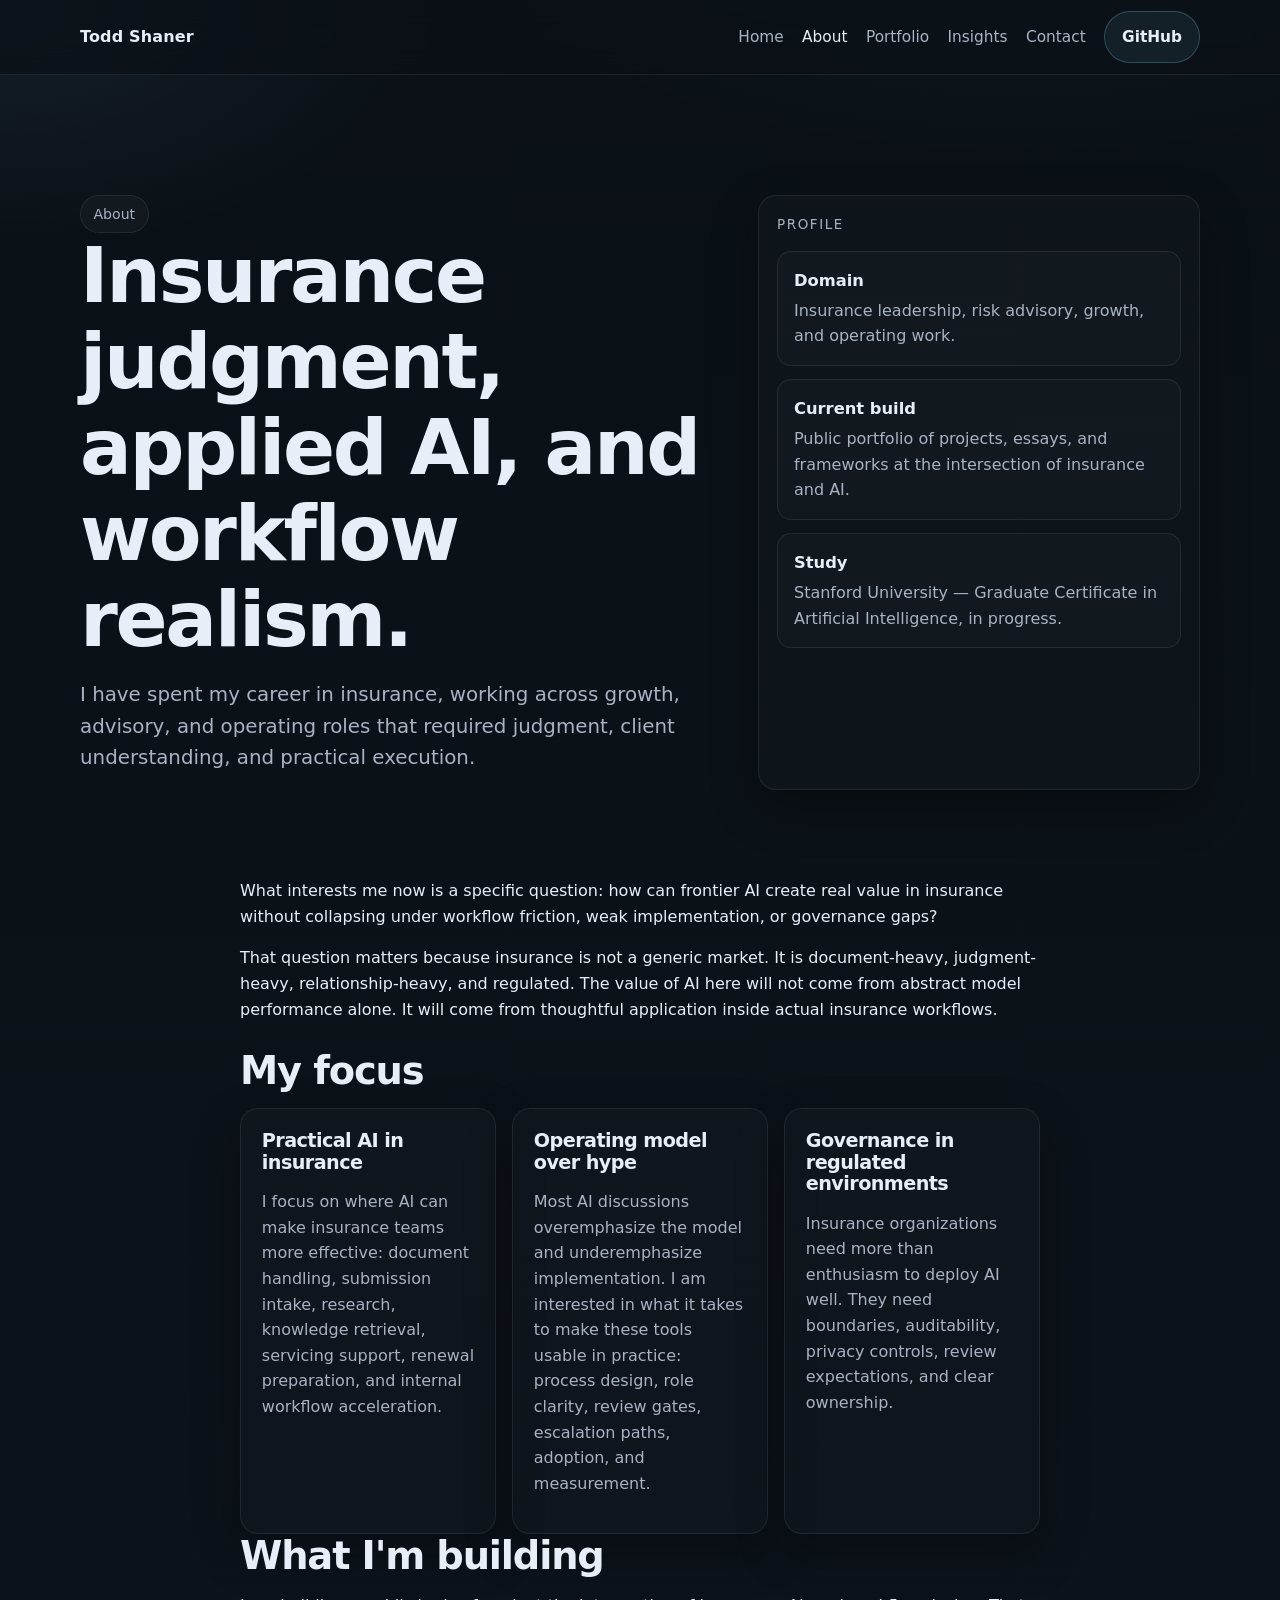
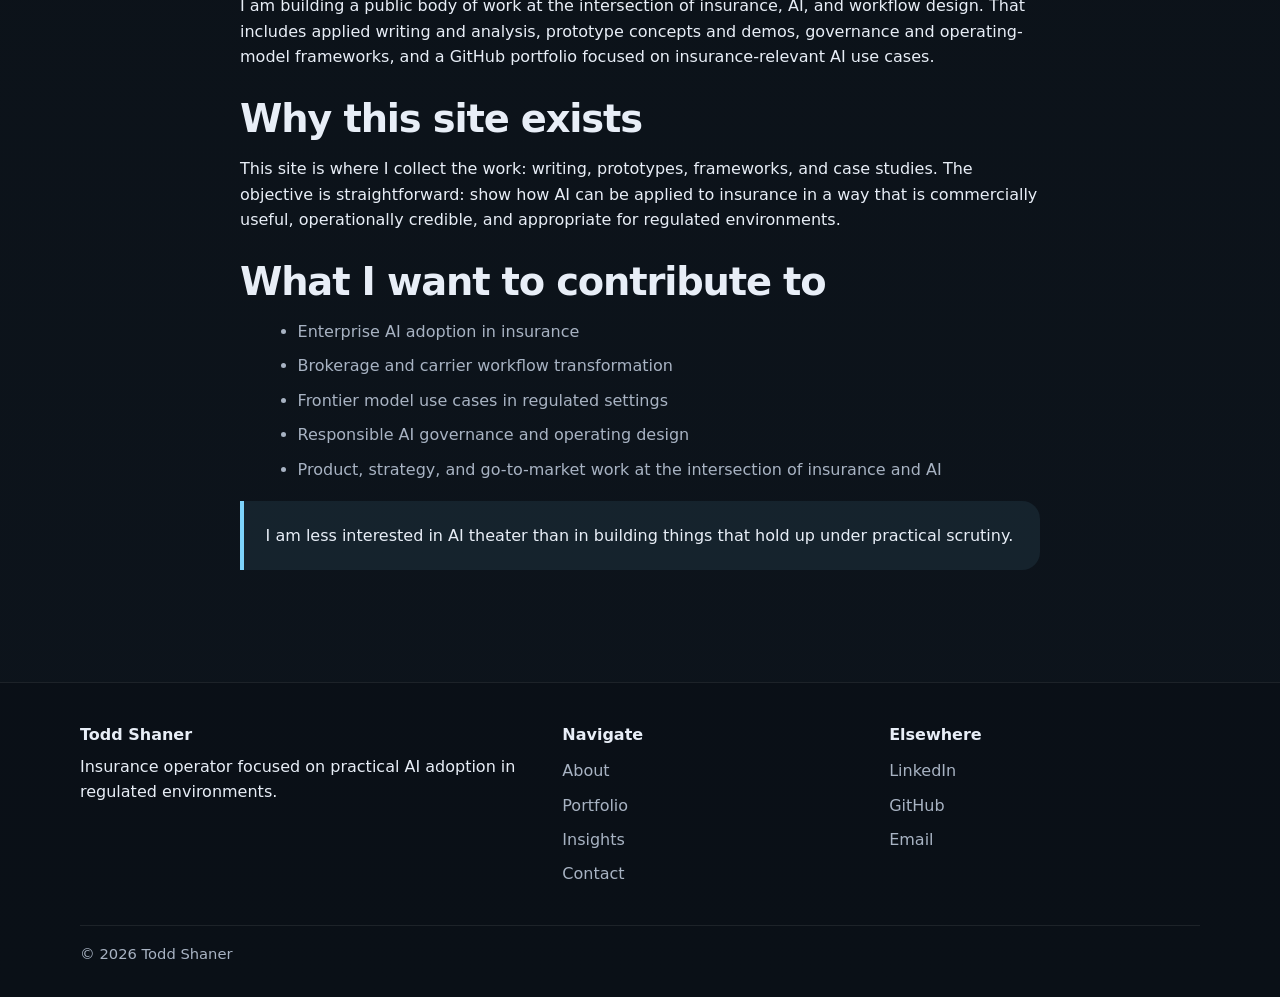
==== about/index.html @ aad7e8e3 "Add files via upload" ====
<!doctype html>
<html lang="en">
<head>
  <meta charset="utf-8">
  <meta name="viewport" content="width=device-width, initial-scale=1">
  <title>About | Todd Shaner</title>
  <meta name="description" content="About Todd Shaner: insurance operator, AI translator, and workflow builder.">
  <meta property="og:title" content="About | Todd Shaner">
  <meta property="og:description" content="About Todd Shaner: insurance operator, AI translator, and workflow builder.">
  <meta property="og:type" content="website">
  <meta property="og:site_name" content="Todd Shaner">
  <link rel="stylesheet" href="../assets/styles.css">
  <script defer src="../assets/config.js"></script>
  <script defer src="../assets/main.js"></script>
</head>
<body>

    <header class="site-header">
      <div class="container header-inner">
        <a class="wordmark" href="../index.html">Todd Shaner</a>
        <button class="nav-toggle" aria-expanded="false" aria-controls="site-nav" aria-label="Toggle navigation">
          <span></span><span></span><span></span>
        </button>
        <nav id="site-nav" class="site-nav">
          <a  href="../index.html">Home</a>
          <a class="active" href="../about/">About</a>
          <a  href="../portfolio/">Portfolio</a>
          <a  href="../insights/">Insights</a>
          <a  href="../contact/">Contact</a>
          <a class="nav-cta github-link" href="#" target="_blank" rel="noopener">GitHub</a>
        </nav>
      </div>
    </header>
    
<main>
  <section class="hero">
    <div class="container split">
      <div>
        <div class="eyebrow">About</div>
        <h1>Insurance judgment, applied AI, and workflow realism.</h1>
        <p class="lead">I have spent my career in insurance, working across growth, advisory, and operating roles that required judgment, client understanding, and practical execution.</p>
      </div>
      <aside class="panel tight">
        <div class="panel-title">Profile</div>
        <div class="metrics">
          <div class="metric"><strong>Domain</strong><span class="muted">Insurance leadership, risk advisory, growth, and operating work.</span></div>
          <div class="metric"><strong>Current build</strong><span class="muted">Public portfolio of projects, essays, and frameworks at the intersection of insurance and AI.</span></div>
          <div class="metric"><strong>Study</strong><span class="muted">Stanford University — Graduate Certificate in Artificial Intelligence, in progress.</span></div>
        </div>
      </aside>
    </div>
  </section>

  <section class="section">
    <div class="container article">
      <p>What interests me now is a specific question: how can frontier AI create real value in insurance without collapsing under workflow friction, weak implementation, or governance gaps?</p>
      <p>That question matters because insurance is not a generic market. It is document-heavy, judgment-heavy, relationship-heavy, and regulated. The value of AI here will not come from abstract model performance alone. It will come from thoughtful application inside actual insurance workflows.</p>

      <h2>My focus</h2>
      <div class="grid three">
        <article class="card">
          <h3>Practical AI in insurance</h3>
          <p>I focus on where AI can make insurance teams more effective: document handling, submission intake, research, knowledge retrieval, servicing support, renewal preparation, and internal workflow acceleration.</p>
        </article>
        <article class="card">
          <h3>Operating model over hype</h3>
          <p>Most AI discussions overemphasize the model and underemphasize implementation. I am interested in what it takes to make these tools usable in practice: process design, role clarity, review gates, escalation paths, adoption, and measurement.</p>
        </article>
        <article class="card">
          <h3>Governance in regulated environments</h3>
          <p>Insurance organizations need more than enthusiasm to deploy AI well. They need boundaries, auditability, privacy controls, review expectations, and clear ownership.</p>
        </article>
      </div>

      <h2>What I'm building</h2>
      <p>I am building a public body of work at the intersection of insurance, AI, and workflow design. That includes applied writing and analysis, prototype concepts and demos, governance and operating-model frameworks, and a GitHub portfolio focused on insurance-relevant AI use cases.</p>

      <h2>Why this site exists</h2>
      <p>This site is where I collect the work: writing, prototypes, frameworks, and case studies. The objective is straightforward: show how AI can be applied to insurance in a way that is commercially useful, operationally credible, and appropriate for regulated environments.</p>

      <h2>What I want to contribute to</h2>
      <ul>
        <li>Enterprise AI adoption in insurance</li>
        <li>Brokerage and carrier workflow transformation</li>
        <li>Frontier model use cases in regulated settings</li>
        <li>Responsible AI governance and operating design</li>
        <li>Product, strategy, and go-to-market work at the intersection of insurance and AI</li>
      </ul>

      <div class="quote">I am less interested in AI theater than in building things that hold up under practical scrutiny.</div>
    </div>
  </section>
</main>

    <footer class="site-footer">
      <div class="container footer-grid">
        <div>
          <div class="footer-brand">Todd Shaner</div>
          <p>Insurance operator focused on practical AI adoption in regulated environments.</p>
        </div>
        <div>
          <div class="footer-heading">Navigate</div>
          <ul class="footer-links">
            <li><a href="../about/">About</a></li>
            <li><a href="../portfolio/">Portfolio</a></li>
            <li><a href="../insights/">Insights</a></li>
            <li><a href="../contact/">Contact</a></li>
          </ul>
        </div>
        <div>
          <div class="footer-heading">Elsewhere</div>
          <ul class="footer-links">
            <li><a class="linkedin-link" href="#">LinkedIn</a></li>
            <li><a class="github-link" href="#">GitHub</a></li>
            <li><a class="email-link" href="#">Email</a></li>
          </ul>
        </div>
      </div>
      <div class="container footer-bottom">
        <span>© <span id="year"></span> Todd Shaner</span>
        
      </div>
    </footer>
    
</body>
</html>
---- assets/styles.css ----
:root{
  --bg:#0c1117;
  --bg-soft:#111924;
  --card:#151f2c;
  --card-alt:#0f1722;
  --line:rgba(255,255,255,.08);
  --text:#e8eef7;
  --muted:#a8b3c3;
  --accent:#7dd3fc;
  --accent-2:#93c5fd;
  --success:#8de1b7;
  --warning:#f2d28b;
  --max:1120px;
  --radius:18px;
  --shadow:0 18px 48px rgba(0,0,0,.28);
}

*{box-sizing:border-box}
html{scroll-behavior:smooth}
body{
  margin:0;
  font-family:Inter, ui-sans-serif, system-ui, -apple-system, BlinkMacSystemFont, "Segoe UI", sans-serif;
  color:var(--text);
  background:
    radial-gradient(1200px 700px at 80% -10%, rgba(125,211,252,.09), transparent 60%),
    radial-gradient(900px 500px at 0% 0%, rgba(147,197,253,.08), transparent 50%),
    linear-gradient(180deg, #0a1016 0%, #0d141c 100%);
  line-height:1.6;
}

a{color:inherit;text-decoration:none}
img{max-width:100%;display:block}
code{
  background:rgba(255,255,255,.06);
  padding:.15rem .4rem;
  border-radius:8px;
  font-size:.92em;
}

.container{
  width:min(calc(100% - 2rem), var(--max));
  margin-inline:auto;
}

.site-header{
  position:sticky;
  top:0;
  z-index:50;
  backdrop-filter: blur(14px);
  background:rgba(10,16,22,.7);
  border-bottom:1px solid var(--line);
}

.header-inner{
  display:flex;
  align-items:center;
  justify-content:space-between;
  min-height:74px;
  gap:1rem;
}

.wordmark{
  font-weight:700;
  letter-spacing:.01em;
}

.site-nav{
  display:flex;
  align-items:center;
  gap:1.15rem;
}

.site-nav a{
  color:var(--muted);
  font-size:.96rem;
}

.site-nav a:hover,
.site-nav a.active{
  color:var(--text);
}

.nav-cta,
.button{
  display:inline-flex;
  align-items:center;
  justify-content:center;
  gap:.5rem;
  border:1px solid rgba(125,211,252,.25);
  background:rgba(125,211,252,.08);
  color:var(--text) !important;
  padding:.78rem 1.06rem;
  border-radius:999px;
  font-weight:600;
  transition:transform .18s ease, background .18s ease, border-color .18s ease;
}

.button:hover,
.nav-cta:hover{
  transform:translateY(-1px);
  background:rgba(125,211,252,.14);
  border-color:rgba(125,211,252,.4);
}

.button.secondary{
  background:transparent;
  border-color:var(--line);
  color:var(--muted) !important;
}

.button.secondary:hover{
  color:var(--text) !important;
  border-color:rgba(255,255,255,.16);
}

.button.ghost{
  background:transparent;
  border:none;
  padding:0;
  color:var(--accent) !important;
  border-radius:0;
}

.nav-toggle{
  display:none;
  width:46px;
  height:46px;
  border:1px solid var(--line);
  border-radius:12px;
  background:transparent;
  padding:0;
}
.nav-toggle span{
  display:block;
  width:18px;
  height:2px;
  background:var(--text);
  margin:4px auto;
  border-radius:999px;
}

main{
  padding:3rem 0 5rem;
}

.hero{
  padding:4.5rem 0 3.5rem;
}

.eyebrow{
  display:inline-flex;
  align-items:center;
  gap:.5rem;
  padding:.42rem .78rem;
  border:1px solid var(--line);
  border-radius:999px;
  background:rgba(255,255,255,.03);
  color:var(--muted);
  font-size:.88rem;
}

.hero-grid{
  display:grid;
  grid-template-columns:1.35fr .85fr;
  gap:2rem;
  align-items:end;
}

h1, h2, h3{
  line-height:1.12;
  margin:0 0 1rem;
  letter-spacing:-.03em;
}
h1{font-size:clamp(2.4rem,6vw,4.9rem)}
h2{font-size:clamp(1.7rem,3vw,2.6rem)}
h3{font-size:1.2rem}

.lead{
  font-size:clamp(1.06rem,2vw,1.24rem);
  color:var(--muted);
  max-width:42rem;
}

.hero-actions{
  display:flex;
  flex-wrap:wrap;
  gap:.85rem;
  margin-top:1.4rem;
}

.panel,
.card,
.article-card,
.stat,
.project-meta{
  background:linear-gradient(180deg, rgba(255,255,255,.02), rgba(255,255,255,.015));
  border:1px solid var(--line);
  border-radius:var(--radius);
  box-shadow:var(--shadow);
}

.panel{
  padding:1.1rem;
}

.panel-title{
  font-size:.84rem;
  text-transform:uppercase;
  letter-spacing:.12em;
  color:var(--muted);
  margin-bottom:1rem;
}

.metrics{
  display:grid;
  gap:.85rem;
}
.metric{
  padding:1rem;
  border:1px solid var(--line);
  border-radius:14px;
  background:rgba(255,255,255,.02);
}
.metric strong{
  display:block;
  font-size:1.02rem;
  margin-bottom:.22rem;
}

.section{
  padding:2rem 0;
}

.section-header{
  display:flex;
  align-items:end;
  justify-content:space-between;
  gap:1rem;
  margin-bottom:1.4rem;
}
.section-header p{
  margin:0;
  max-width:42rem;
  color:var(--muted);
}

.grid{
  display:grid;
  gap:1rem;
}
.grid.three{grid-template-columns:repeat(3, minmax(0,1fr))}
.grid.two{grid-template-columns:repeat(2, minmax(0,1fr))}
.grid.four{grid-template-columns:repeat(4, minmax(0,1fr))}

.card,
.article-card,
.stat{
  padding:1.3rem;
}

.kicker{
  color:var(--accent);
  font-weight:600;
  margin-bottom:.5rem;
}

p{
  margin:0 0 1rem;
}

.card p,
.article-card p,
.stat p,
.body-copy p,
.list-panel p{
  color:var(--muted);
}

.badge-row{
  display:flex;
  flex-wrap:wrap;
  gap:.6rem;
  margin-bottom:.9rem;
}

.badge{
  display:inline-flex;
  align-items:center;
  gap:.38rem;
  border:1px solid var(--line);
  border-radius:999px;
  padding:.38rem .7rem;
  font-size:.83rem;
  color:var(--muted);
  background:rgba(255,255,255,.03);
}
.badge.accent{border-color:rgba(125,211,252,.22); color:var(--accent)}
.badge.success{border-color:rgba(141,225,183,.24); color:var(--success)}
.badge.warning{border-color:rgba(242,210,139,.24); color:var(--warning)}

.list-panel{
  padding:1.3rem;
}
.clean-list{
  list-style:none;
  padding:0;
  margin:0;
}
.clean-list li{
  padding:.7rem 0;
  border-top:1px solid var(--line);
}
.clean-list li:first-child{border-top:none}

.split{
  display:grid;
  grid-template-columns:1.2fr .8fr;
  gap:1rem;
}

.quote{
  padding:1.35rem;
  border-left:4px solid var(--accent);
  background:rgba(125,211,252,.08);
  border-radius:0 var(--radius) var(--radius) 0;
  color:var(--text);
}

.article-list{
  display:grid;
  gap:1rem;
}
.article-meta{
  display:flex;
  flex-wrap:wrap;
  gap:.65rem;
  color:var(--muted);
  font-size:.92rem;
  margin-bottom:.85rem;
}

.cta-band{
  margin-top:2rem;
  padding:1.6rem;
  display:grid;
  gap:1rem;
  align-items:center;
  grid-template-columns:1.2fr auto;
}

.callout{
  padding:1.2rem 1.3rem;
  border:1px solid rgba(125,211,252,.18);
  background:rgba(125,211,252,.07);
  border-radius:var(--radius);
}

.article{
  max-width:800px;
}
.article p + h2,
.article p + h3{
  margin-top:1.7rem;
}
.article ul{
  margin:0 0 1.2rem 1.1rem;
  color:var(--muted);
}
.article li{margin-bottom:.55rem}

.site-footer{
  border-top:1px solid var(--line);
  padding:2.4rem 0 2rem;
  background:rgba(7,11,15,.35);
}
.footer-grid{
  display:grid;
  grid-template-columns:1.2fr .8fr .8fr;
  gap:1rem;
}
.footer-brand{
  font-weight:700;
  margin-bottom:.4rem;
}
.footer-heading{
  color:var(--text);
  font-weight:600;
  margin-bottom:.7rem;
}
.footer-links{
  list-style:none;
  padding:0;
  margin:0;
}
.footer-links li{
  margin:.55rem 0;
}
.footer-links a{
  color:var(--muted);
}
.footer-links a:hover{
  color:var(--text);
}
.footer-bottom{
  display:flex;
  align-items:center;
  justify-content:space-between;
  gap:1rem;
  margin-top:1.8rem;
  padding-top:1rem;
  border-top:1px solid var(--line);
  color:var(--muted);
  font-size:.92rem;
}

.muted{color:var(--muted)}
.tight > *:last-child{margin-bottom:0}
.status-placeholder{
  opacity:.7;
}
.text-link{color:var(--accent)}
.spacer-top{margin-top:1rem}

@media (max-width: 980px){
  .hero-grid,
  .split,
  .cta-band,
  .footer-grid{
    grid-template-columns:1fr;
  }
  .grid.three,
  .grid.four,
  .grid.two{
    grid-template-columns:1fr;
  }
}

@media (max-width: 760px){
  .nav-toggle{display:block}
  .site-nav{
    position:absolute;
    top:74px;
    left:0;
    right:0;
    display:none;
    flex-direction:column;
    align-items:flex-start;
    gap:1rem;
    padding:1rem;
    background:rgba(10,16,22,.97);
    border-bottom:1px solid var(--line);
  }
  .site-nav.open{display:flex}
  .header-inner{position:relative}
  .hero{padding-top:3rem}
  .footer-bottom{
    flex-direction:column;
    align-items:flex-start;
  }
}
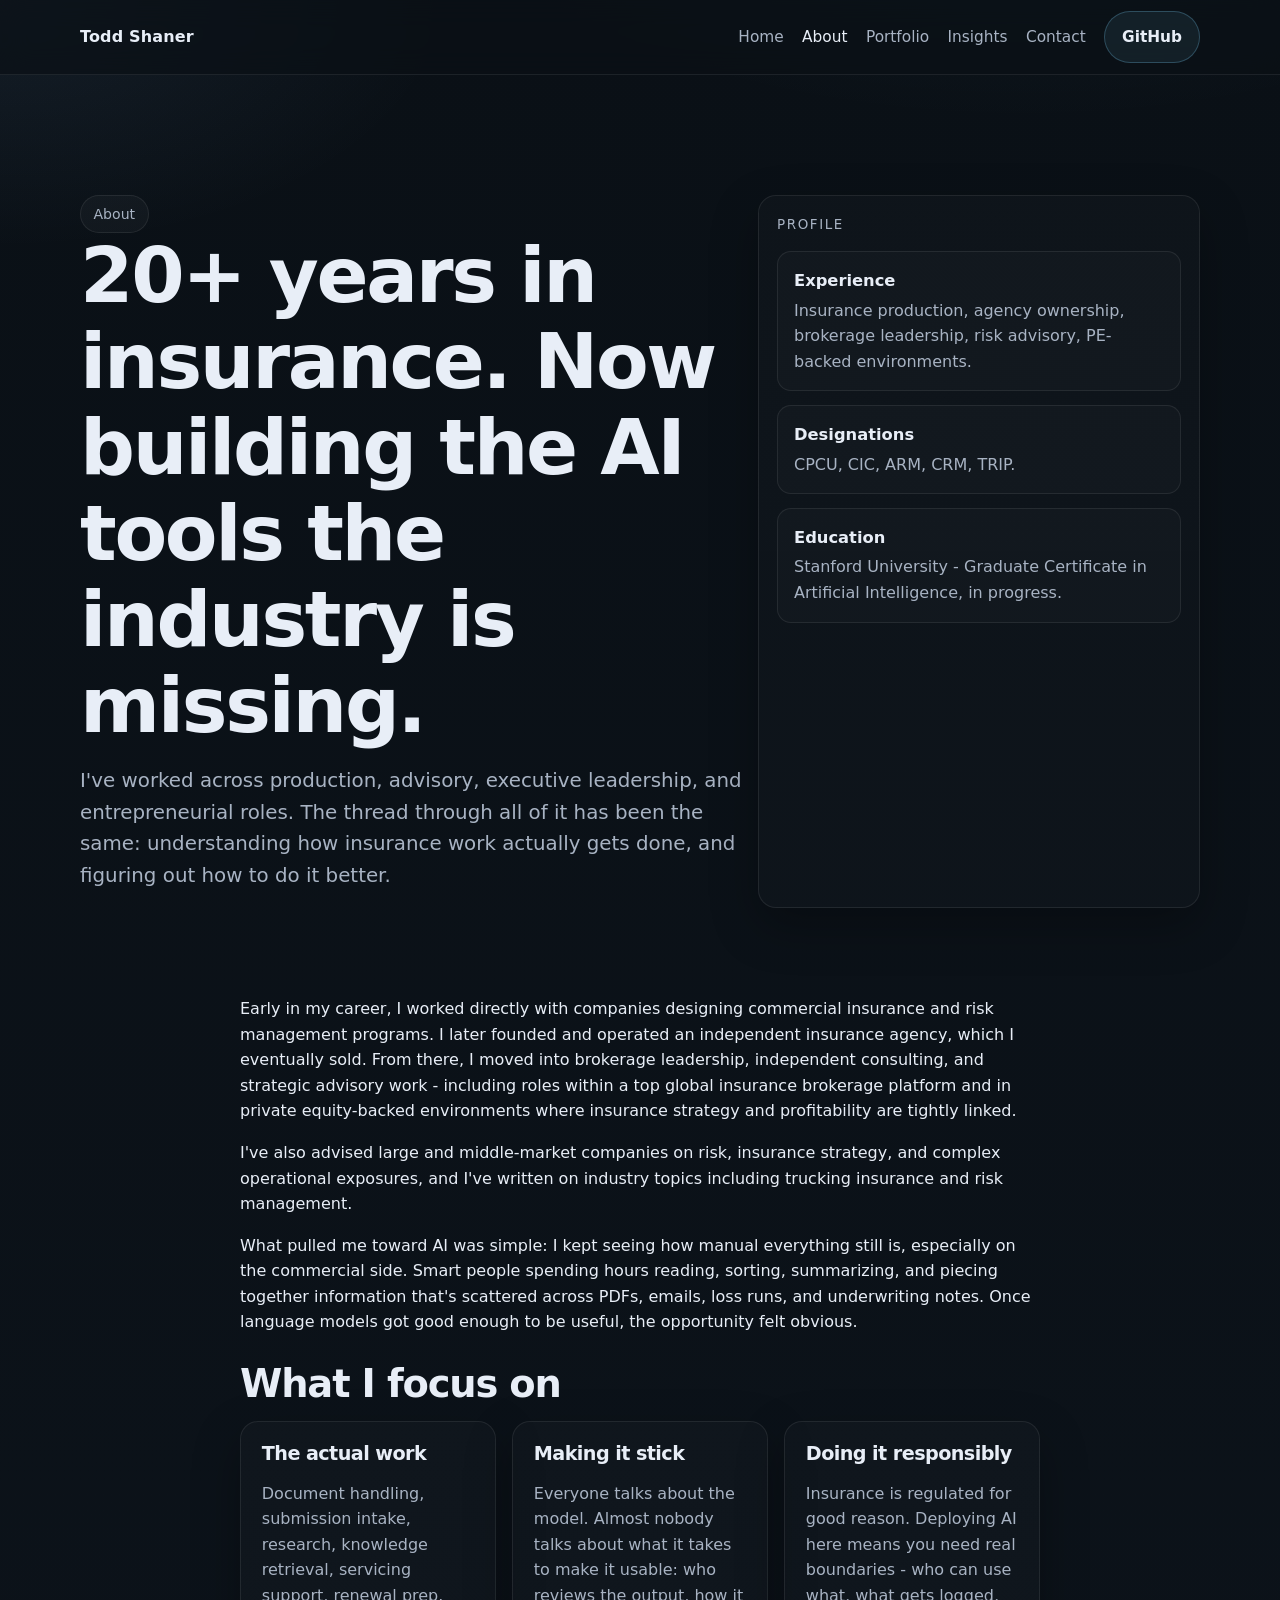
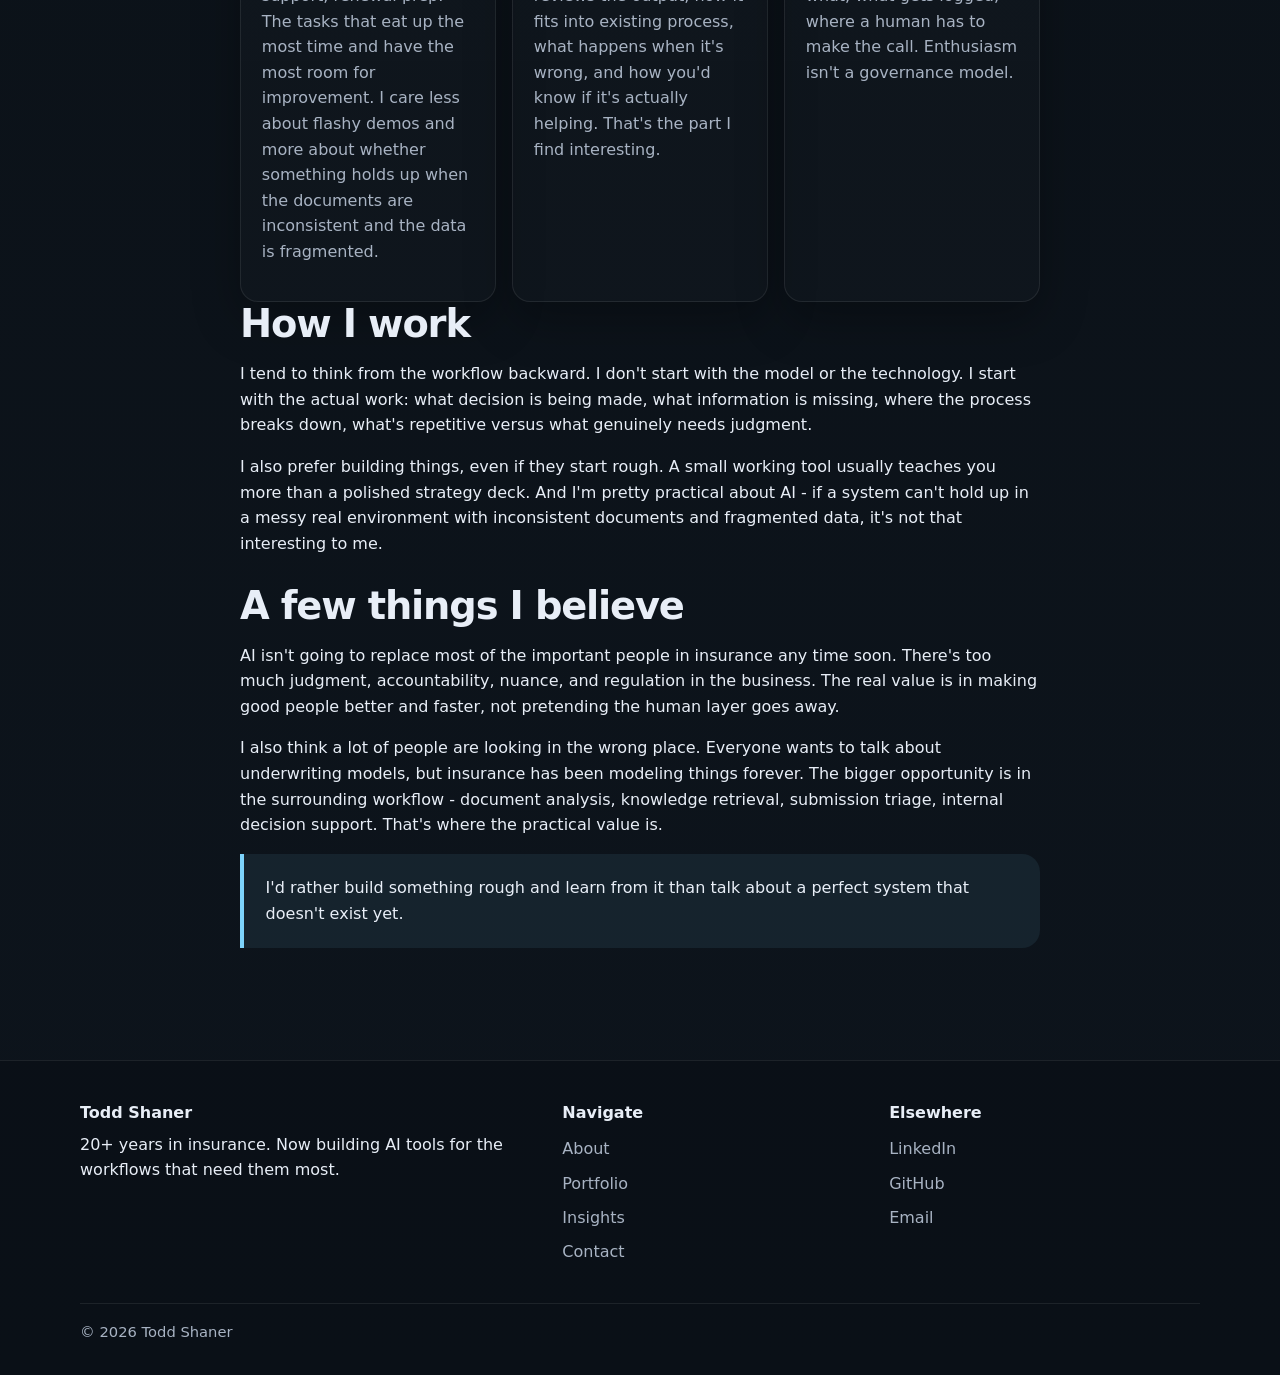
==== commit 651a9d08: "Add files via upload" ====
--- a/about/index.html
+++ b/about/index.html
@@ -37,15 +37,15 @@
     <div class="container split">
       <div>
         <div class="eyebrow">About</div>
-        <h1>Insurance judgment, applied AI, and workflow realism.</h1>
-        <p class="lead">I have spent my career in insurance, working across growth, advisory, and operating roles that required judgment, client understanding, and practical execution.</p>
+        <h1>20+ years in insurance. Now building the AI tools the industry is missing.</h1>
+        <p class="lead">I've worked across production, advisory, executive leadership, and entrepreneurial roles. The thread through all of it has been the same: understanding how insurance work actually gets done, and figuring out how to do it better.</p>
       </div>
       <aside class="panel tight">
         <div class="panel-title">Profile</div>
         <div class="metrics">
-          <div class="metric"><strong>Domain</strong><span class="muted">Insurance leadership, risk advisory, growth, and operating work.</span></div>
-          <div class="metric"><strong>Current build</strong><span class="muted">Public portfolio of projects, essays, and frameworks at the intersection of insurance and AI.</span></div>
-          <div class="metric"><strong>Study</strong><span class="muted">Stanford University — Graduate Certificate in Artificial Intelligence, in progress.</span></div>
+          <div class="metric"><strong>Experience</strong><span class="muted">Insurance production, agency ownership, brokerage leadership, risk advisory, PE-backed environments.</span></div>
+          <div class="metric"><strong>Designations</strong><span class="muted">CPCU, CIC, ARM, CRM, TRIP.</span></div>
+          <div class="metric"><strong>Education</strong><span class="muted">Stanford University - Graduate Certificate in Artificial Intelligence, in progress.</span></div>
         </div>
       </aside>
     </div>
@@ -53,41 +53,35 @@
 
   <section class="section">
     <div class="container article">
-      <p>What interests me now is a specific question: how can frontier AI create real value in insurance without collapsing under workflow friction, weak implementation, or governance gaps?</p>
-      <p>That question matters because insurance is not a generic market. It is document-heavy, judgment-heavy, relationship-heavy, and regulated. The value of AI here will not come from abstract model performance alone. It will come from thoughtful application inside actual insurance workflows.</p>
+      <p>Early in my career, I worked directly with companies designing commercial insurance and risk management programs. I later founded and operated an independent insurance agency, which I eventually sold. From there, I moved into brokerage leadership, independent consulting, and strategic advisory work - including roles within a top global insurance brokerage platform and in private equity-backed environments where insurance strategy and profitability are tightly linked.</p>
+      <p>I've also advised large and middle-market companies on risk, insurance strategy, and complex operational exposures, and I've written on industry topics including trucking insurance and risk management.</p>
+      <p>What pulled me toward AI was simple: I kept seeing how manual everything still is, especially on the commercial side. Smart people spending hours reading, sorting, summarizing, and piecing together information that's scattered across PDFs, emails, loss runs, and underwriting notes. Once language models got good enough to be useful, the opportunity felt obvious.</p>
 
-      <h2>My focus</h2>
+      <h2>What I focus on</h2>
       <div class="grid three">
         <article class="card">
-          <h3>Practical AI in insurance</h3>
-          <p>I focus on where AI can make insurance teams more effective: document handling, submission intake, research, knowledge retrieval, servicing support, renewal preparation, and internal workflow acceleration.</p>
+          <h3>The actual work</h3>
+          <p>Document handling, submission intake, research, knowledge retrieval, servicing support, renewal prep. The tasks that eat up the most time and have the most room for improvement. I care less about flashy demos and more about whether something holds up when the documents are inconsistent and the data is fragmented.</p>
         </article>
         <article class="card">
-          <h3>Operating model over hype</h3>
-          <p>Most AI discussions overemphasize the model and underemphasize implementation. I am interested in what it takes to make these tools usable in practice: process design, role clarity, review gates, escalation paths, adoption, and measurement.</p>
+          <h3>Making it stick</h3>
+          <p>Everyone talks about the model. Almost nobody talks about what it takes to make it usable: who reviews the output, how it fits into existing process, what happens when it's wrong, and how you'd know if it's actually helping. That's the part I find interesting.</p>
         </article>
         <article class="card">
-          <h3>Governance in regulated environments</h3>
-          <p>Insurance organizations need more than enthusiasm to deploy AI well. They need boundaries, auditability, privacy controls, review expectations, and clear ownership.</p>
+          <h3>Doing it responsibly</h3>
+          <p>Insurance is regulated for good reason. Deploying AI here means you need real boundaries - who can use what, what gets logged, where a human has to make the call. Enthusiasm isn't a governance model.</p>
         </article>
       </div>
 
-      <h2>What I'm building</h2>
-      <p>I am building a public body of work at the intersection of insurance, AI, and workflow design. That includes applied writing and analysis, prototype concepts and demos, governance and operating-model frameworks, and a GitHub portfolio focused on insurance-relevant AI use cases.</p>
+      <h2>How I work</h2>
+      <p>I tend to think from the workflow backward. I don't start with the model or the technology. I start with the actual work: what decision is being made, what information is missing, where the process breaks down, what's repetitive versus what genuinely needs judgment.</p>
+      <p>I also prefer building things, even if they start rough. A small working tool usually teaches you more than a polished strategy deck. And I'm pretty practical about AI - if a system can't hold up in a messy real environment with inconsistent documents and fragmented data, it's not that interesting to me.</p>
 
-      <h2>Why this site exists</h2>
-      <p>This site is where I collect the work: writing, prototypes, frameworks, and case studies. The objective is straightforward: show how AI can be applied to insurance in a way that is commercially useful, operationally credible, and appropriate for regulated environments.</p>
+      <h2>A few things I believe</h2>
+      <p>AI isn't going to replace most of the important people in insurance any time soon. There's too much judgment, accountability, nuance, and regulation in the business. The real value is in making good people better and faster, not pretending the human layer goes away.</p>
+      <p>I also think a lot of people are looking in the wrong place. Everyone wants to talk about underwriting models, but insurance has been modeling things forever. The bigger opportunity is in the surrounding workflow - document analysis, knowledge retrieval, submission triage, internal decision support. That's where the practical value is.</p>
 
-      <h2>What I want to contribute to</h2>
-      <ul>
-        <li>Enterprise AI adoption in insurance</li>
-        <li>Brokerage and carrier workflow transformation</li>
-        <li>Frontier model use cases in regulated settings</li>
-        <li>Responsible AI governance and operating design</li>
-        <li>Product, strategy, and go-to-market work at the intersection of insurance and AI</li>
-      </ul>
-
-      <div class="quote">I am less interested in AI theater than in building things that hold up under practical scrutiny.</div>
+      <div class="quote">I'd rather build something rough and learn from it than talk about a perfect system that doesn't exist yet.</div>
     </div>
   </section>
 </main>
@@ -96,7 +90,7 @@
       <div class="container footer-grid">
         <div>
           <div class="footer-brand">Todd Shaner</div>
-          <p>Insurance operator focused on practical AI adoption in regulated environments.</p>
+          <p>20+ years in insurance. Now building AI tools for the workflows that need them most.</p>
         </div>
         <div>
           <div class="footer-heading">Navigate</div>
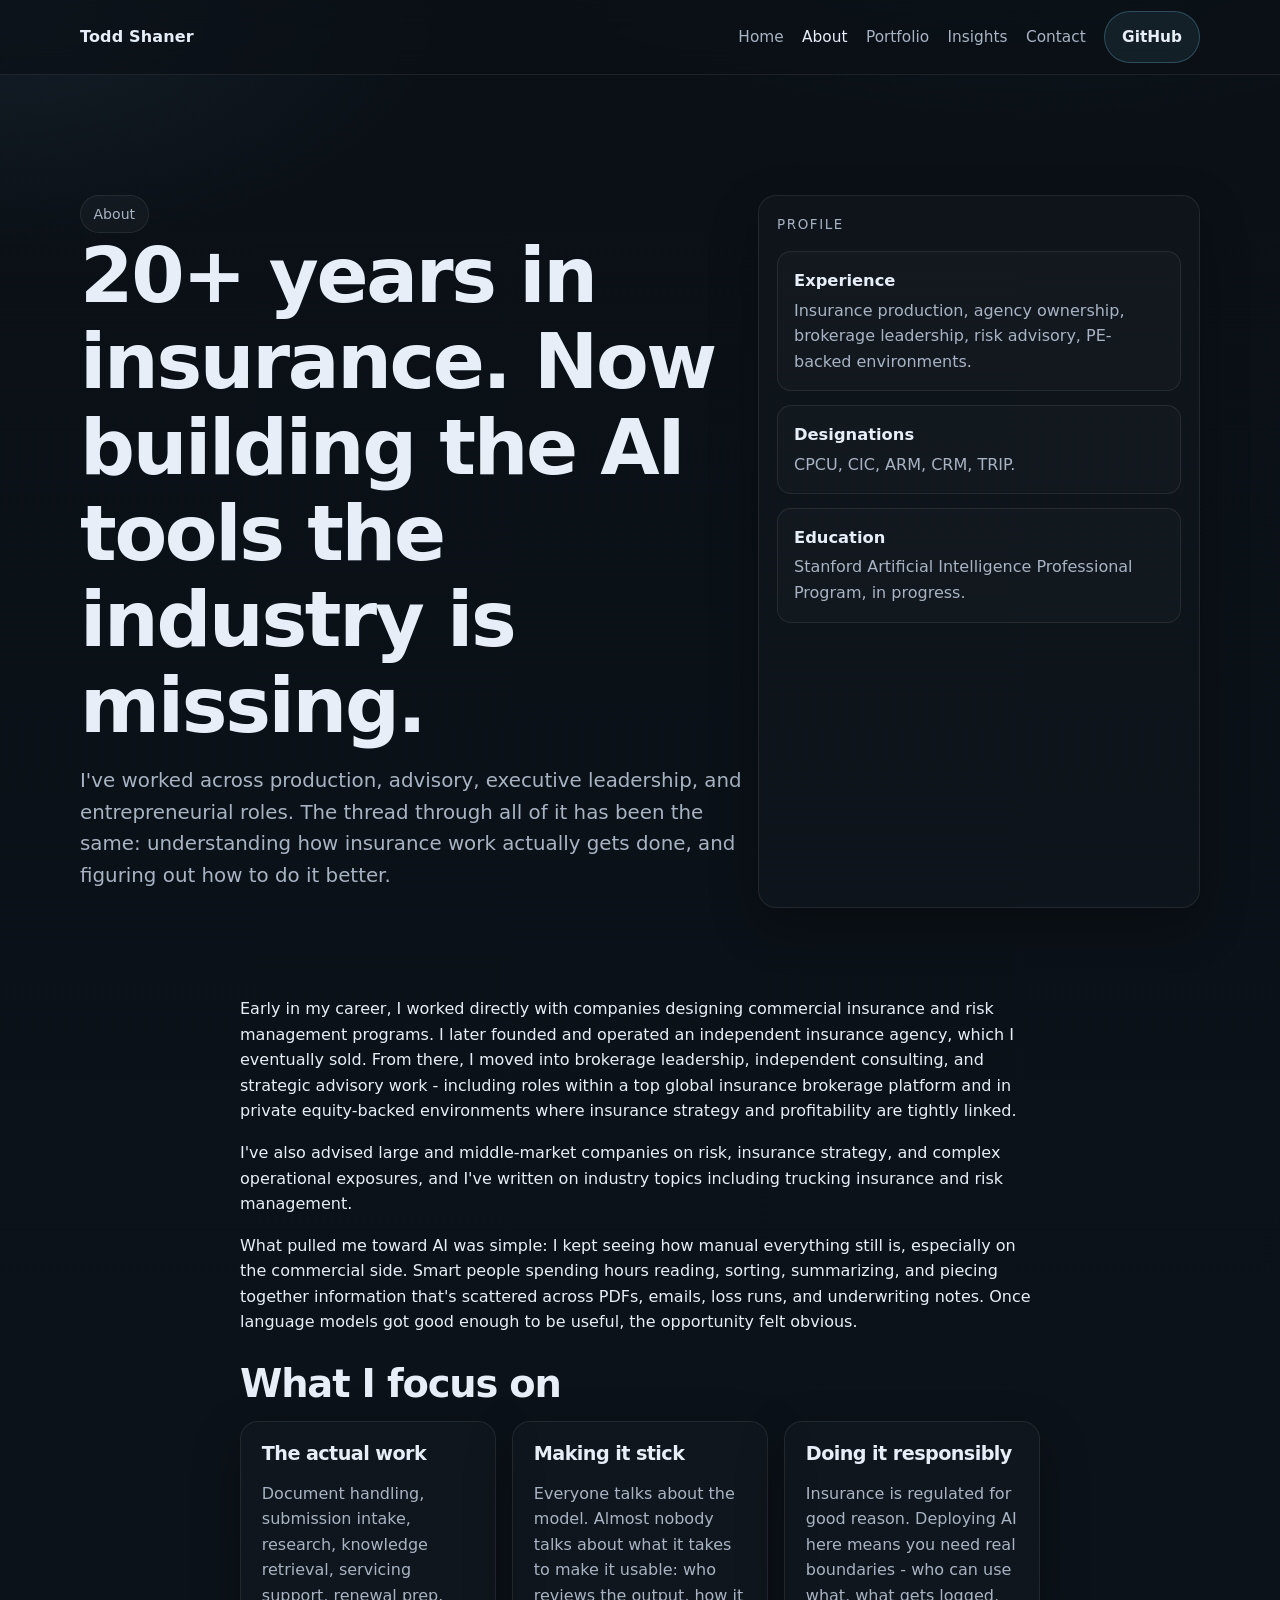
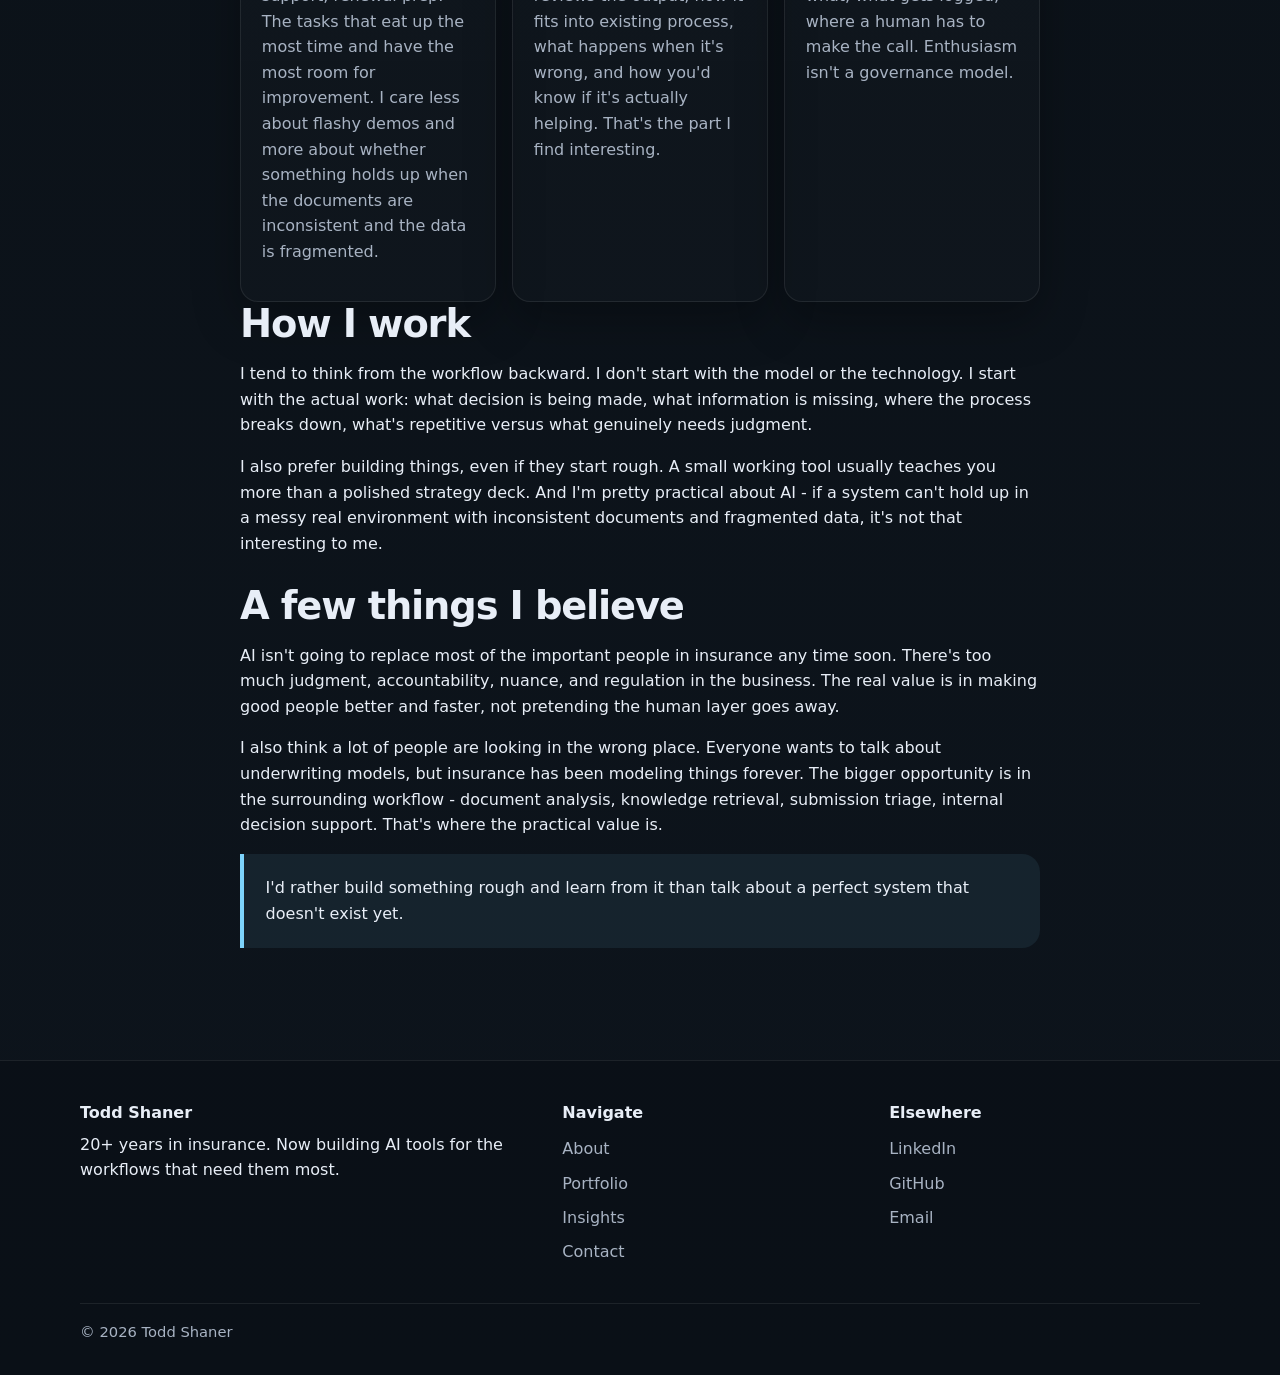
==== commit b884448f: "Add files via upload" ====
--- a/about/index.html
+++ b/about/index.html
@@ -45,7 +45,7 @@
         <div class="metrics">
           <div class="metric"><strong>Experience</strong><span class="muted">Insurance production, agency ownership, brokerage leadership, risk advisory, PE-backed environments.</span></div>
           <div class="metric"><strong>Designations</strong><span class="muted">CPCU, CIC, ARM, CRM, TRIP.</span></div>
-          <div class="metric"><strong>Education</strong><span class="muted">Stanford University - Graduate Certificate in Artificial Intelligence, in progress.</span></div>
+          <div class="metric"><strong>Education</strong><span class="muted">Stanford Artificial Intelligence Professional Program, in progress.</span></div>
         </div>
       </aside>
     </div>
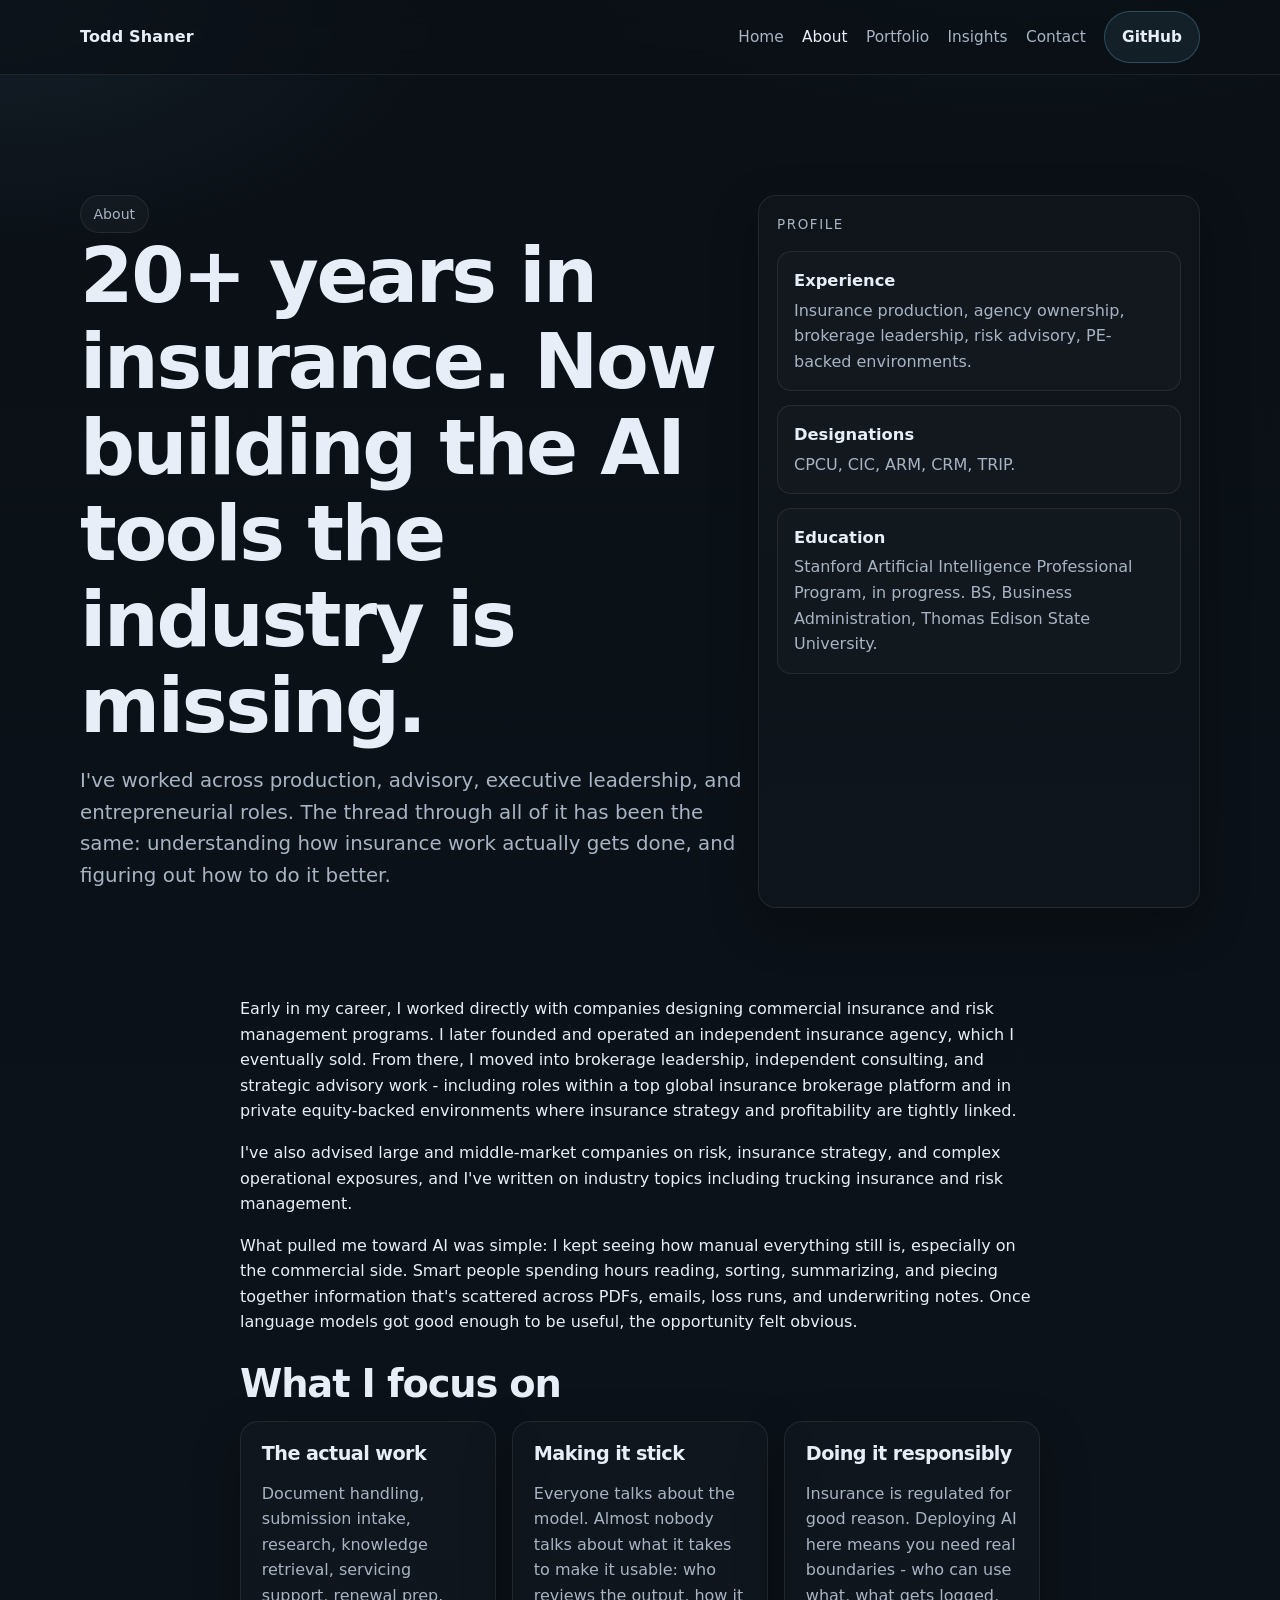
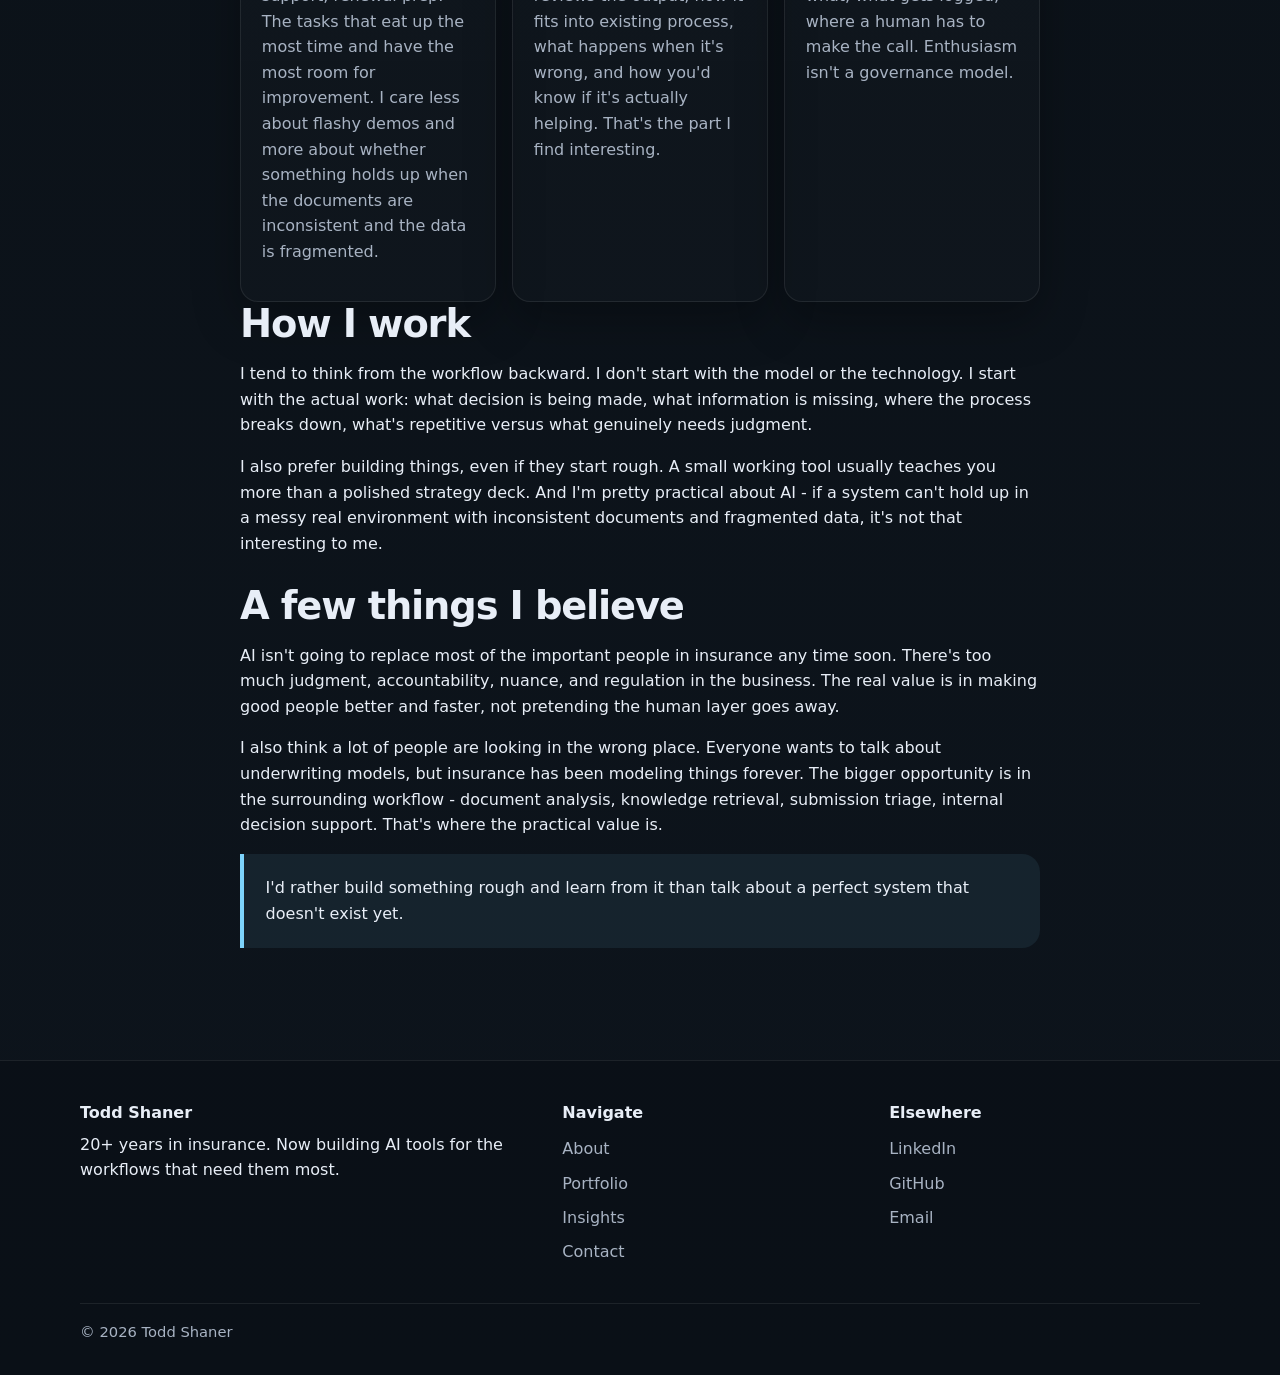
==== commit dd37f692: "Add files via upload" ====
--- a/about/index.html
+++ b/about/index.html
@@ -45,7 +45,7 @@
         <div class="metrics">
           <div class="metric"><strong>Experience</strong><span class="muted">Insurance production, agency ownership, brokerage leadership, risk advisory, PE-backed environments.</span></div>
           <div class="metric"><strong>Designations</strong><span class="muted">CPCU, CIC, ARM, CRM, TRIP.</span></div>
-          <div class="metric"><strong>Education</strong><span class="muted">Stanford Artificial Intelligence Professional Program, in progress.</span></div>
+          <div class="metric"><strong>Education</strong><span class="muted">Stanford Artificial Intelligence Professional Program, in progress. BS, Business Administration, Thomas Edison State University.</span></div>
         </div>
       </aside>
     </div>
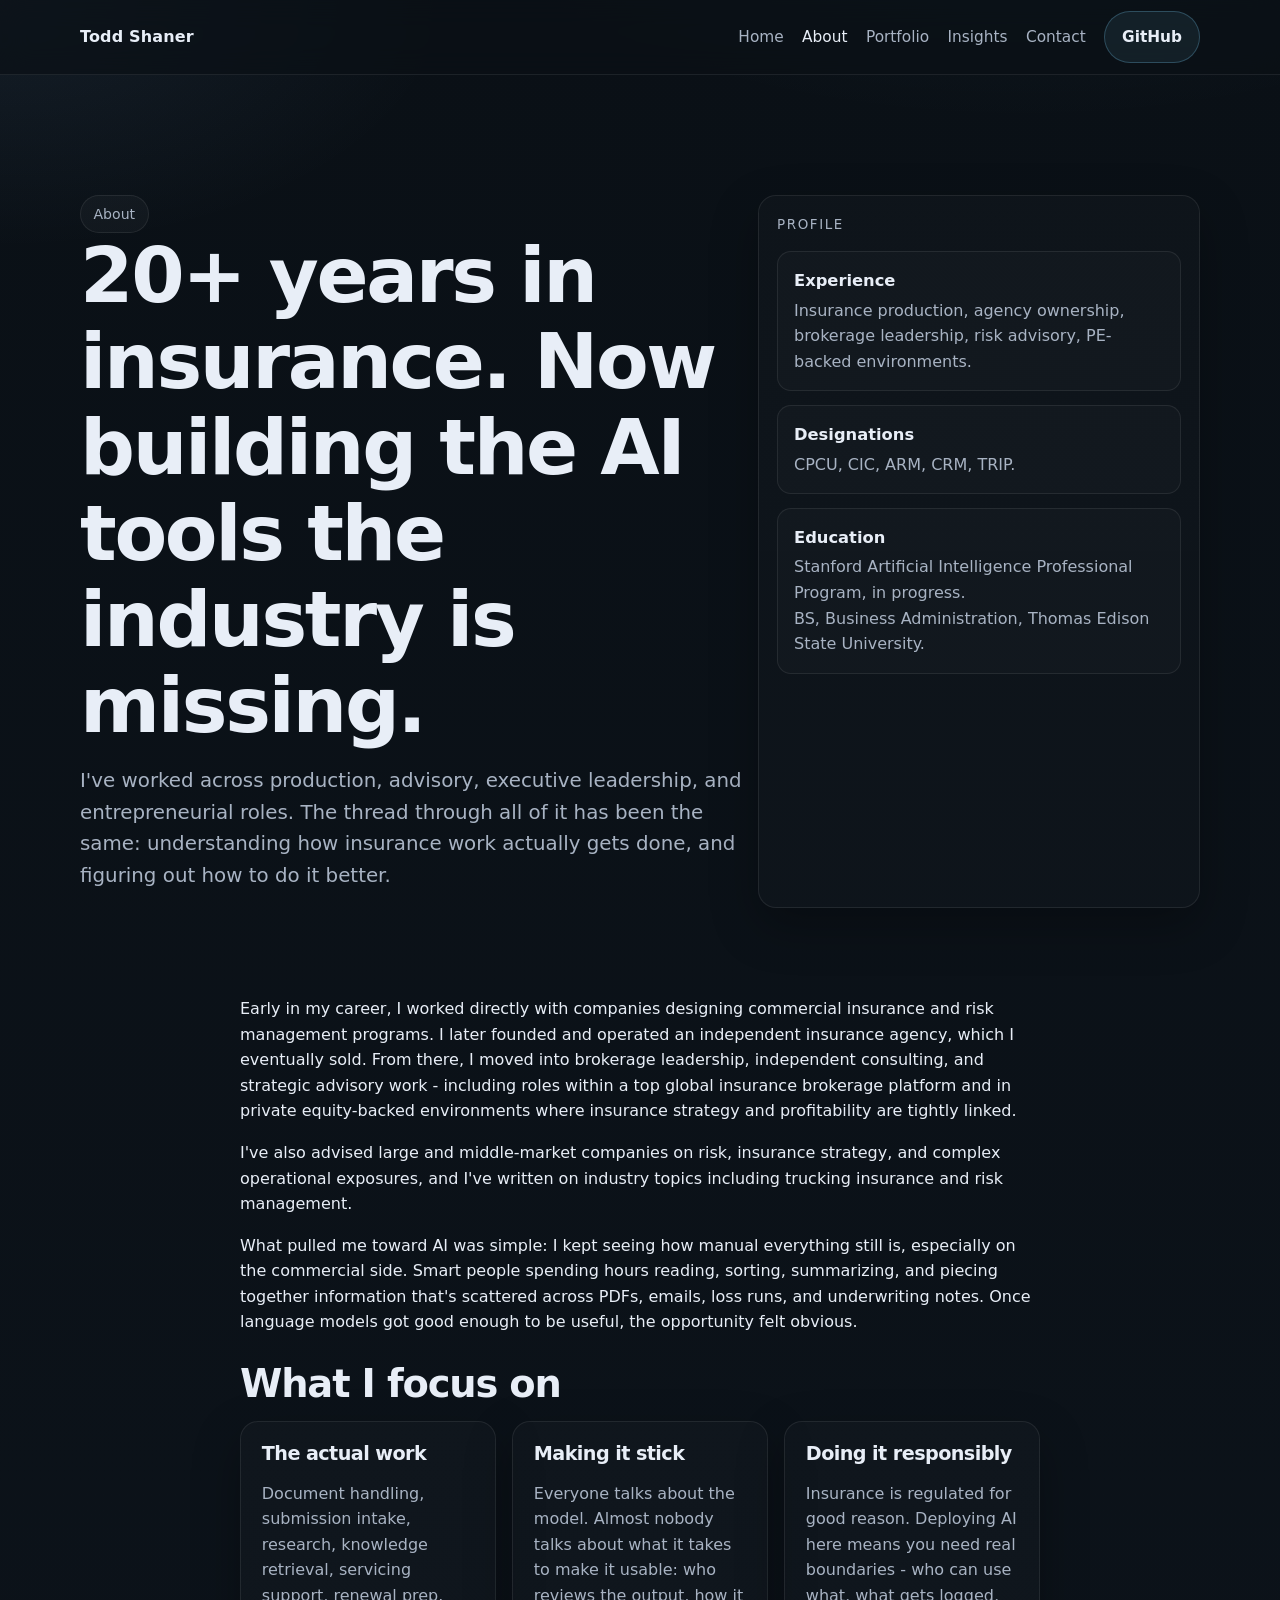
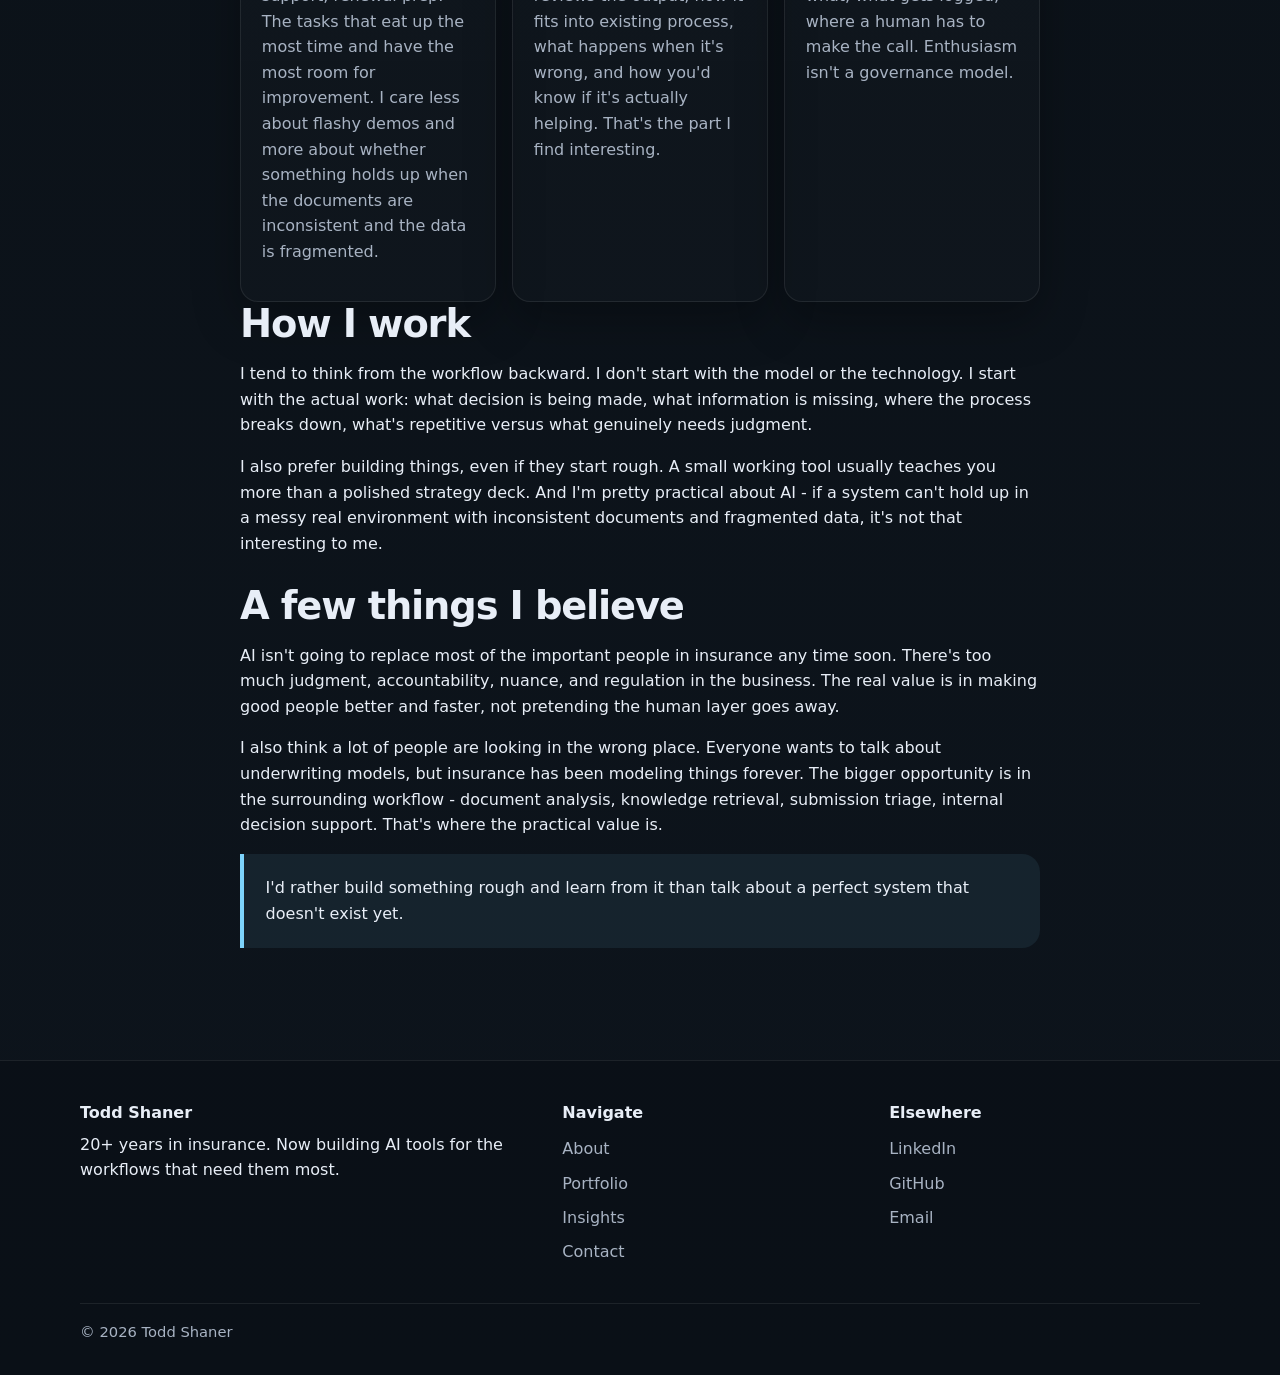
==== commit 949f454d: "Add files via upload" ====
--- a/about/index.html
+++ b/about/index.html
@@ -45,7 +45,7 @@
         <div class="metrics">
           <div class="metric"><strong>Experience</strong><span class="muted">Insurance production, agency ownership, brokerage leadership, risk advisory, PE-backed environments.</span></div>
           <div class="metric"><strong>Designations</strong><span class="muted">CPCU, CIC, ARM, CRM, TRIP.</span></div>
-          <div class="metric"><strong>Education</strong><span class="muted">Stanford Artificial Intelligence Professional Program, in progress. BS, Business Administration, Thomas Edison State University.</span></div>
+          <div class="metric"><strong>Education</strong><span class="muted">Stanford Artificial Intelligence Professional Program, in progress.<br>BS, Business Administration, Thomas Edison State University.</span></div>
         </div>
       </aside>
     </div>
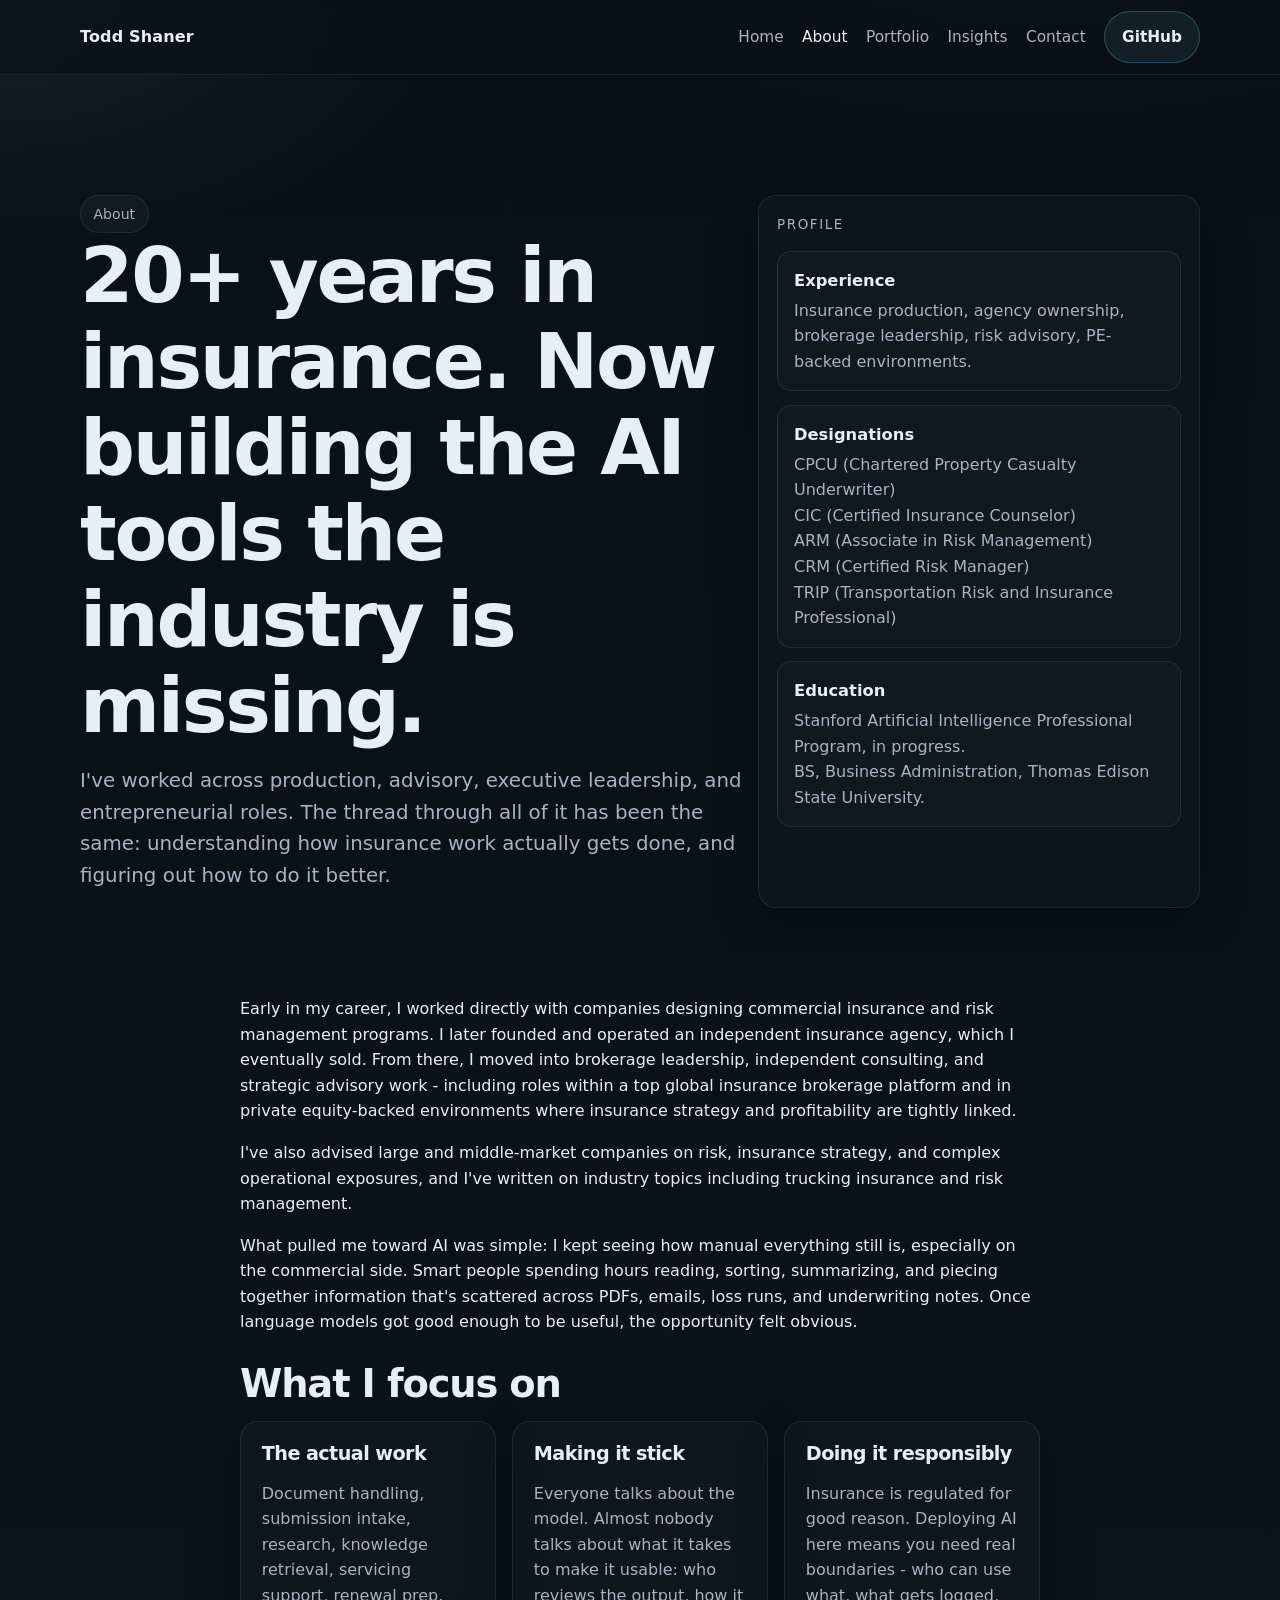
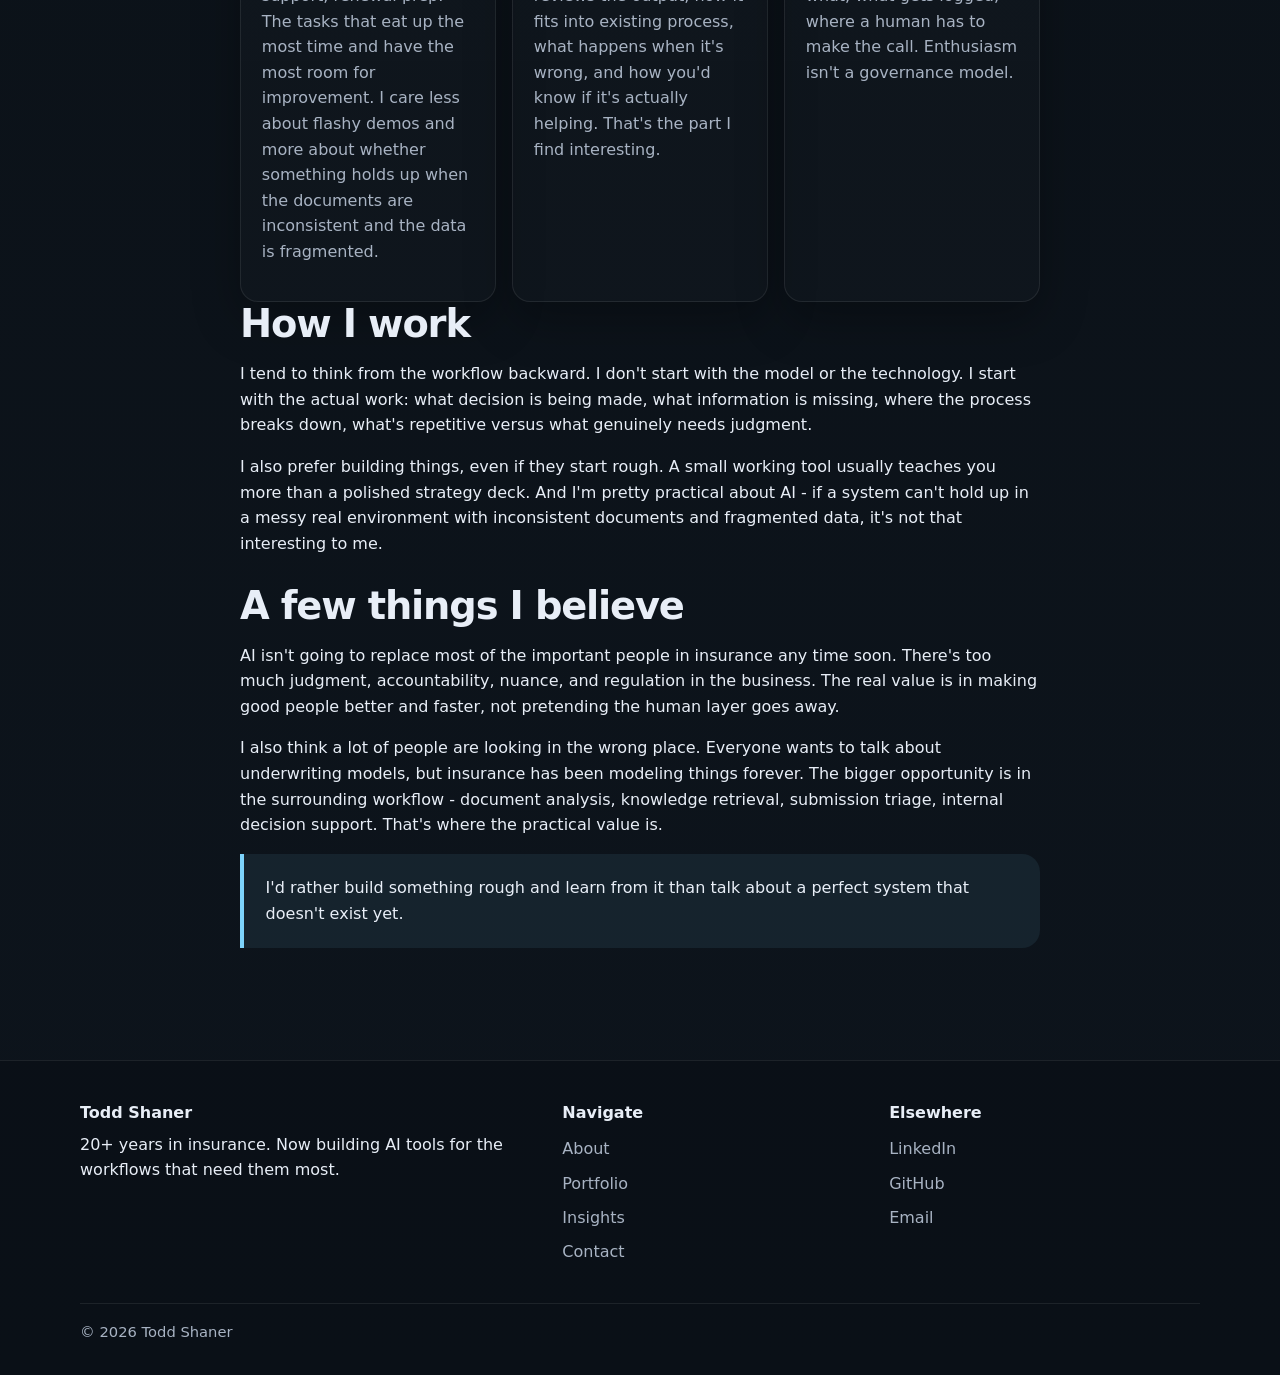
==== commit 4874ca2c: "Add files via upload" ====
--- a/about/index.html
+++ b/about/index.html
@@ -44,7 +44,7 @@
         <div class="panel-title">Profile</div>
         <div class="metrics">
           <div class="metric"><strong>Experience</strong><span class="muted">Insurance production, agency ownership, brokerage leadership, risk advisory, PE-backed environments.</span></div>
-          <div class="metric"><strong>Designations</strong><span class="muted">CPCU, CIC, ARM, CRM, TRIP.</span></div>
+          <div class="metric"><strong>Designations</strong><span class="muted">CPCU (Chartered Property Casualty Underwriter)<br>CIC (Certified Insurance Counselor)<br>ARM (Associate in Risk Management)<br>CRM (Certified Risk Manager)<br>TRIP (Transportation Risk and Insurance Professional)</span></div>
           <div class="metric"><strong>Education</strong><span class="muted">Stanford Artificial Intelligence Professional Program, in progress.<br>BS, Business Administration, Thomas Edison State University.</span></div>
         </div>
       </aside>
